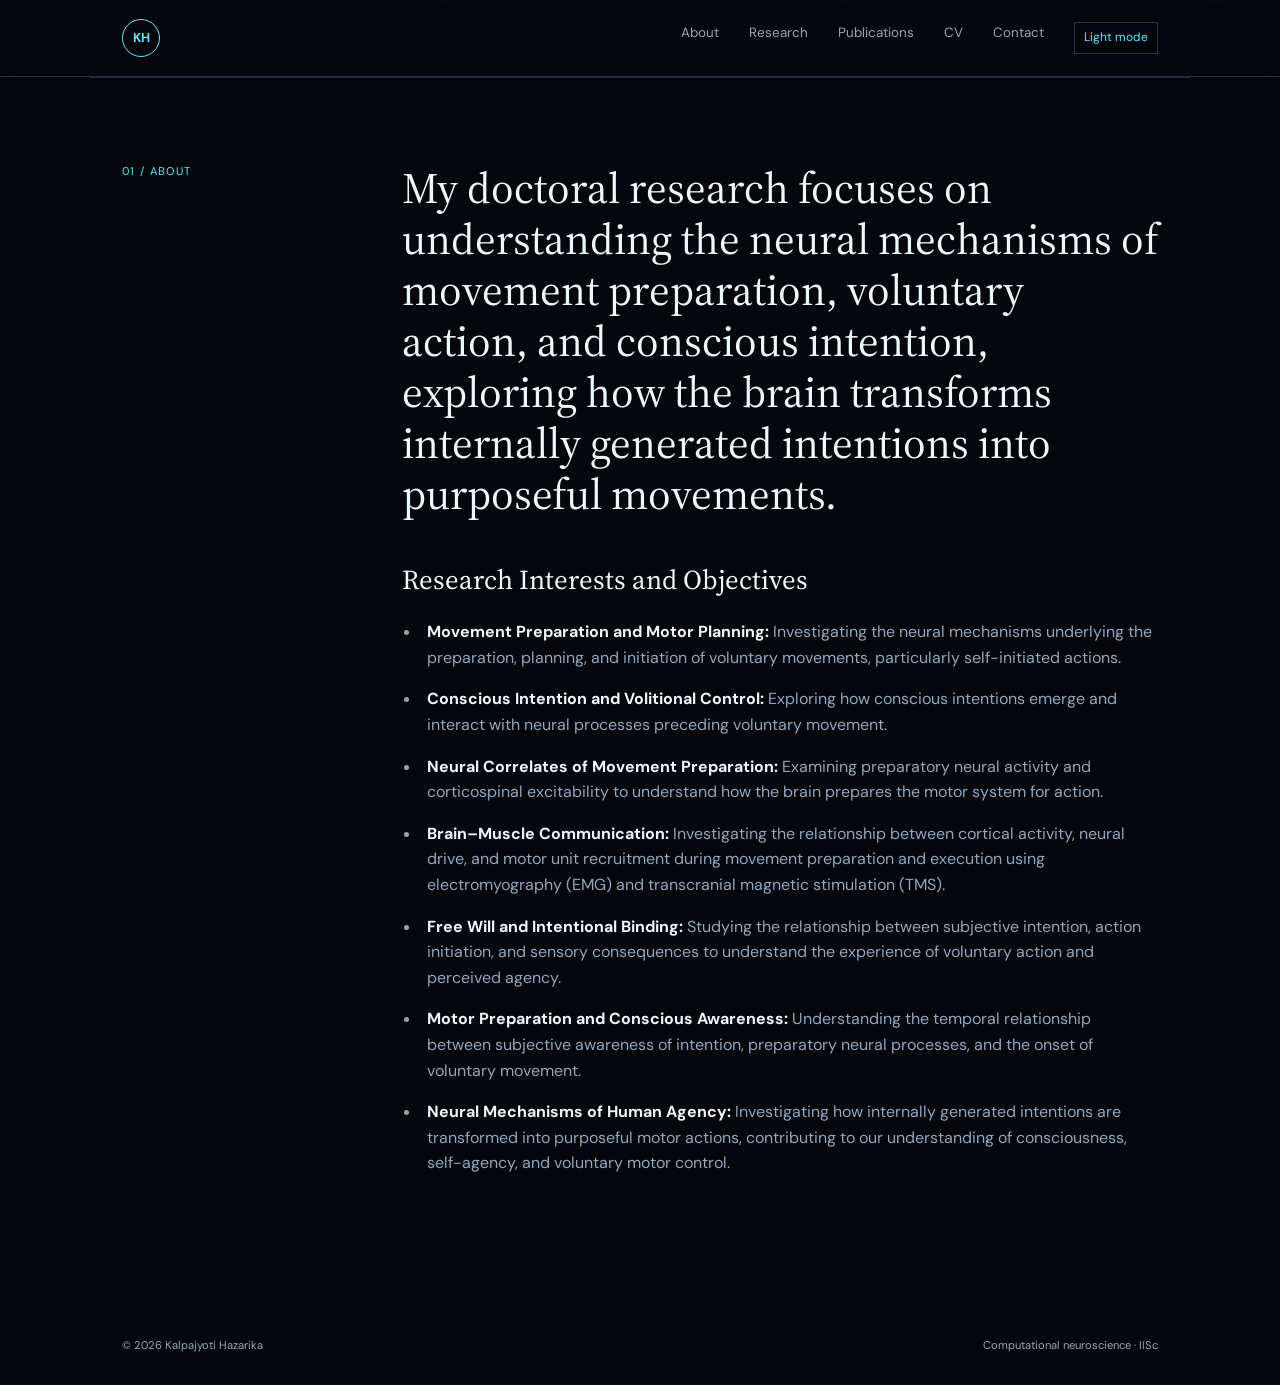
==== about.html @ a8dbde23 "Split site into section pages Co-authored-by: Copilot <223556219+Copilot@users.noreply.github.com>" ====
<!doctype html>
<html lang="en">
<head>
  <meta charset="utf-8">
  <meta name="viewport" content="width=device-width, initial-scale=1">
  <meta name="description" content="Doctoral research and interests of Kalpajyoti Hazarika.">
  <title>About | Kalpajyoti Hazarika</title>
  <link rel="preconnect" href="https://fonts.googleapis.com">
  <link rel="preconnect" href="https://fonts.gstatic.com" crossorigin>
  <link href="https://fonts.googleapis.com/css2?family=DM+Sans:wght@400;500;600;700&family=Source+Serif+4:opsz,wght@8..60,400;8..60,500;8..60,600&display=swap" rel="stylesheet">
  <link rel="stylesheet" href="styles.css">
</head>
<body>
  <div class="walking-background" aria-hidden="true"><img class="walking-skeleton" src="skeleton-brain.png" alt=""></div>
  <div class="brain-rain" aria-hidden="true"></div>
  <header class="site-header">
    <nav class="nav container" aria-label="Main navigation">
      <a class="brand" href="index.html">KH</a>
      <button class="menu-toggle" aria-label="Toggle navigation" aria-expanded="false">Menu</button>
      <div class="nav-links">
        <a href="about.html">About</a>
        <a href="research.html">Research</a>
        <a href="publications.html">Publications</a>
        <a href="cv.html">CV</a>
        <a href="contact.html">Contact</a>
        <button class="theme-toggle" type="button" aria-label="Switch to light mode">Light mode</button>
      </div>
    </nav>
  </header>
  <main><section id="about" class="section container split-section">
      <p class="section-number">01 / ABOUT</p>
      <div>
        <p class="lead">My doctoral research focuses on understanding the neural mechanisms of movement preparation, voluntary action, and conscious intention, exploring how the brain transforms internally generated intentions into purposeful movements.</p>
        <div class="research-interests">
          <h2>Research Interests and Objectives</h2>
          <ul>
            <li><strong>Movement Preparation and Motor Planning:</strong> Investigating the neural mechanisms underlying the preparation, planning, and initiation of voluntary movements, particularly self-initiated actions.</li>
            <li><strong>Conscious Intention and Volitional Control:</strong> Exploring how conscious intentions emerge and interact with neural processes preceding voluntary movement.</li>
            <li><strong>Neural Correlates of Movement Preparation:</strong> Examining preparatory neural activity and corticospinal excitability to understand how the brain prepares the motor system for action.</li>
            <li><strong>Brain–Muscle Communication:</strong> Investigating the relationship between cortical activity, neural drive, and motor unit recruitment during movement preparation and execution using electromyography (EMG) and transcranial magnetic stimulation (TMS).</li>
            <li><strong>Free Will and Intentional Binding:</strong> Studying the relationship between subjective intention, action initiation, and sensory consequences to understand the experience of voluntary action and perceived agency.</li>
            <li><strong>Motor Preparation and Conscious Awareness:</strong> Understanding the temporal relationship between subjective awareness of intention, preparatory neural processes, and the onset of voluntary movement.</li>
            <li><strong>Neural Mechanisms of Human Agency:</strong> Investigating how internally generated intentions are transformed into purposeful motor actions, contributing to our understanding of consciousness, self-agency, and voluntary motor control.</li>
          </ul>
        </div>
      </div>
    </section></main>
  <footer class="footer container"><span>© 2026 Kalpajyoti Hazarika</span><span>Computational neuroscience · IISc</span></footer>
  <script src="site.js"></script>
</body>
</html>
---- styles.css ----
:root { color-scheme:dark; --bg:#05070d; --surface:#0d1424; --text:#edf7ff; --muted:#91a7bd; --accent:#61e7ff; --line:#20334c; --serif:'Source Serif 4', Georgia, serif; --sans:'DM Sans', Arial, sans-serif; }
[data-theme="light"], .theme-light { color-scheme:light; --bg:#f4f7f5; --surface:#e5efeb; --text:#18302c; --muted:#60736e; --accent:#158f86; --line:#cbd9d4; }
* { box-sizing:border-box; } html { scroll-behavior:smooth; } body { margin:0; background:var(--bg); color:var(--text); font-family:var(--sans); line-height:1.6; overflow-x:hidden; } a { color:inherit; text-decoration:none; } .container { max-width:1100px; margin:0 auto; padding-left:32px; padding-right:32px; }
.walking-background { height:100vh; left:0; opacity:.28; overflow:hidden; pointer-events:none; position:fixed; top:0; width:100%; z-index:0; }.walking-skeleton { animation:walk-cycle 18s linear infinite; bottom:9vh; filter:drop-shadow(0 0 18px rgba(97,231,255,.35)); height:220px; left:-240px; object-fit:contain; position:absolute; width:220px; }.brain-rain { height:100vh; inset:0; overflow:hidden; pointer-events:none; position:fixed; z-index:0; }.falling-brain { animation:fall var(--duration) linear var(--delay) infinite; color:#ff6bd6; filter:drop-shadow(0 0 8px rgba(255,107,214,.65)); font-size:var(--size); left:var(--x); position:absolute; top:-2rem; }
.site-header, main, .footer { position:relative; z-index:1; } .site-header { background:color-mix(in srgb, var(--bg) 88%, transparent); box-shadow:0 10px 40px rgba(0,0,0,.3); }
@keyframes walk-cycle { 0% { left:-240px; bottom:9vh; transform:translateY(0) rotate(-4deg) scaleX(.96); } 8% { transform:translateY(-13px) rotate(4deg) scaleX(1); } 16% { transform:translateY(0) rotate(-4deg) scaleX(.96); } 24% { left:14vw; bottom:25vh; transform:translateY(-13px) rotate(4deg) scaleX(1); } 32% { transform:translateY(0) rotate(-4deg) scaleX(.96); } 40% { left:32vw; bottom:12vh; transform:translateY(-13px) rotate(4deg) scaleX(1); } 48% { transform:translateY(0) rotate(-4deg) scaleX(.96); } 56% { left:51vw; bottom:32vh; transform:translateY(-13px) rotate(4deg) scaleX(1); } 64% { transform:translateY(0) rotate(-4deg) scaleX(.96); } 72% { left:69vw; bottom:16vh; transform:translateY(-13px) rotate(4deg) scaleX(1); } 80% { transform:translateY(0) rotate(-4deg) scaleX(.96); } 90% { left:87vw; bottom:27vh; transform:translateY(-13px) rotate(4deg) scaleX(1); } 100% { left:calc(100vw + 20px); bottom:9vh; transform:translateY(0) rotate(-4deg) scaleX(.96); } } @keyframes fall { from { opacity:0; transform:translate3d(0,-5vh,0) rotate(0deg); } 10% { opacity:.8; } to { opacity:.15; transform:translate3d(-8vw,110vh,0) rotate(360deg); } } @media (prefers-reduced-motion:reduce) { .walking-skeleton,.falling-brain { animation:none; } .walking-skeleton { left:calc(50% - 110px); } .falling-brain { display:none; } }
.site-header { border-bottom:1px solid var(--line); position:sticky; top:0; z-index:10; background:color-mix(in srgb, var(--bg) 92%, transparent); backdrop-filter:blur(12px); }.nav { align-items:center; display:flex; height:76px; justify-content:space-between; }.brand { align-items:center; border:1px solid var(--accent); border-radius:50%; color:var(--accent); display:flex; font-size:.8rem; font-weight:700; height:38px; justify-content:center; width:38px; }.nav-links { display:flex; gap:30px; }.nav-links a { color:var(--muted); font-size:.84rem; }.nav-links a:hover,.text-link:hover,.contact-links a:hover { color:var(--accent); }.menu-toggle,.theme-toggle { background:none; border:0; color:var(--text); font:inherit; }.menu-toggle { display:none; }.theme-toggle { border:1px solid var(--line); color:var(--accent); cursor:pointer; font-size:.75rem; padding:5px 9px; }
.hero { align-items:center; display:grid; gap:80px; grid-template-columns:1.35fr .65fr; min-height:650px; padding-bottom:110px; padding-top:110px; }.kicker,.section-number,.section-note,.photo-caption,.publication-year { color:var(--accent); font-size:.7rem; letter-spacing:.12em; text-transform:uppercase; }.kicker { margin:0 0 28px; }.hero h1 { font-family:var(--serif); font-size:clamp(3.2rem,7vw,6.2rem); font-weight:400; letter-spacing:-.07em; line-height:.95; margin:0 0 38px; }.hero h1 em,.contact h2 em { color:var(--accent); font-style:italic; }.intro-copy,.intro-quote,.intro-signoff { max-width:570px; }.intro-copy,.intro-signoff { color:var(--muted); }.intro-copy { font-size:1rem; margin:0 0 20px; }.intro-quote { border-left:2px solid var(--accent); color:var(--text); font-family:var(--serif); font-size:1.05rem; font-style:italic; line-height:1.45; margin:0 0 20px; padding-left:16px; }.intro-signoff { font-size:.95rem; margin:0 0 30px; }.text-link { border-bottom:1px solid var(--accent); color:var(--accent); display:inline-block; font-size:.82rem; padding-bottom:3px; }.text-link span,.button span,.contact-links span { margin-left:6px; }.hero-photo-wrap { justify-self:end; max-width:300px; }.hero-photo { aspect-ratio:1; border-radius:50%; display:block; object-fit:cover; padding:9px; border:1px solid var(--accent); width:100%; }.photo-caption { color:var(--muted); line-height:1.6; margin:17px 0 0; text-align:center; }
.section { border-top:1px solid var(--line); padding-bottom:115px; padding-top:85px; }.split-section { display:grid; gap:100px; grid-template-columns:180px 1fr; }.section-number { margin:0; }.lead { font-family:var(--serif); font-size:clamp(1.7rem,3.4vw,2.7rem); line-height:1.18; margin:0; max-width:780px; }.research-interests { color:var(--muted); font-size:1rem; margin-top:38px; max-width:780px; }.research-interests h2 { color:var(--text); font-family:var(--serif); font-size:1.7rem; font-weight:400; margin:0 0 18px; }.research-interests ul { margin:0; padding-left:1.2rem; }.research-interests li { margin:0 0 16px; padding-left:6px; }.research-interests strong { color:var(--text); }.section-heading { align-items:baseline; display:flex; justify-content:space-between; margin-bottom:45px; }.section-note { color:var(--muted); }.research-grid { display:grid; gap:18px; grid-template-columns:repeat(3,1fr); }.research-card { background:var(--surface); min-height:270px; padding:28px; transition:transform .2s ease; }.research-card:hover { transform:translateY(-5px); }.research-card span { color:var(--accent); font-size:.75rem; }.research-card h2 { font-family:var(--serif); font-size:2rem; font-weight:400; line-height:1.05; margin:70px 0 15px; }.research-card p { color:var(--muted); font-size:.9rem; margin:0; }.publication { border-bottom:1px solid var(--line); display:grid; gap:45px; grid-template-columns:100px 1fr; padding:0 0 30px; }.publication h2,.timeline h2 { font-family:var(--serif); font-size:1.7rem; font-weight:400; line-height:1.15; margin:0 0 8px; }.publication p:not(.publication-year),.timeline p { color:var(--muted); margin:0 0 18px; }.button { border:1px solid var(--accent); color:var(--accent); font-size:.8rem; padding:11px 16px; }.timeline { border-left:1px solid var(--accent); margin-left:90px; }.timeline-item { display:grid; gap:40px; grid-template-columns:100px 1fr; padding:0 0 42px 28px; position:relative; }.timeline-item:before { background:var(--accent); border-radius:50%; content:''; height:9px; left:-5px; position:absolute; top:8px; width:9px; }.timeline-item > p { color:var(--accent); font-size:.75rem; letter-spacing:.08em; text-transform:uppercase; }.contact { background:transparent !important; background-color:transparent !important; padding-bottom:95px; padding-top:75px; }.contact-content { align-items:end; display:flex; justify-content:space-between; margin-top:75px; }.contact h2 { font-family:var(--serif); font-size:clamp(2.8rem,6vw,5.8rem); font-weight:400; letter-spacing:-.06em; line-height:.95; margin:0; }.contact-links { display:grid; gap:13px; }.contact-links a { border-bottom:1px solid var(--line); color:var(--accent); font-size:.82rem; min-width:190px; padding-bottom:6px; }.footer { color:var(--muted); display:flex; font-size:.7rem; justify-content:space-between; padding-bottom:30px; padding-top:30px; }
@media (max-width:700px) { .container { padding-left:22px; padding-right:22px; }.nav { height:65px; }.menu-toggle { display:block; font-size:.8rem; }.nav-links { background:var(--bg); border-bottom:1px solid var(--line); display:none; flex-direction:column; gap:0; left:0; padding:12px 22px 18px; position:absolute; right:0; top:65px; }.nav-links.open { display:flex; }.nav-links a { padding:9px 0; }.hero { display:flex; flex-direction:column; gap:55px; min-height:auto; padding-bottom:85px; padding-top:75px; }.hero-photo-wrap { align-self:center; max-width:235px; }.split-section { display:block; }.section-number { margin-bottom:30px; }.section { padding-bottom:75px; padding-top:60px; }.research-grid { grid-template-columns:1fr; }.research-card { min-height:210px; }.research-card h2 { margin-top:45px; }.section-heading { align-items:flex-start; flex-direction:column; gap:20px; }.publication { gap:20px; grid-template-columns:65px 1fr; }.timeline { margin-left:0; }.timeline-item { gap:18px; grid-template-columns:70px 1fr; padding-left:20px; }.contact { padding-bottom:70px; padding-top:60px; }.contact-content { align-items:flex-start; flex-direction:column; gap:55px; margin-top:55px; }.footer { flex-direction:column; gap:8px; } }
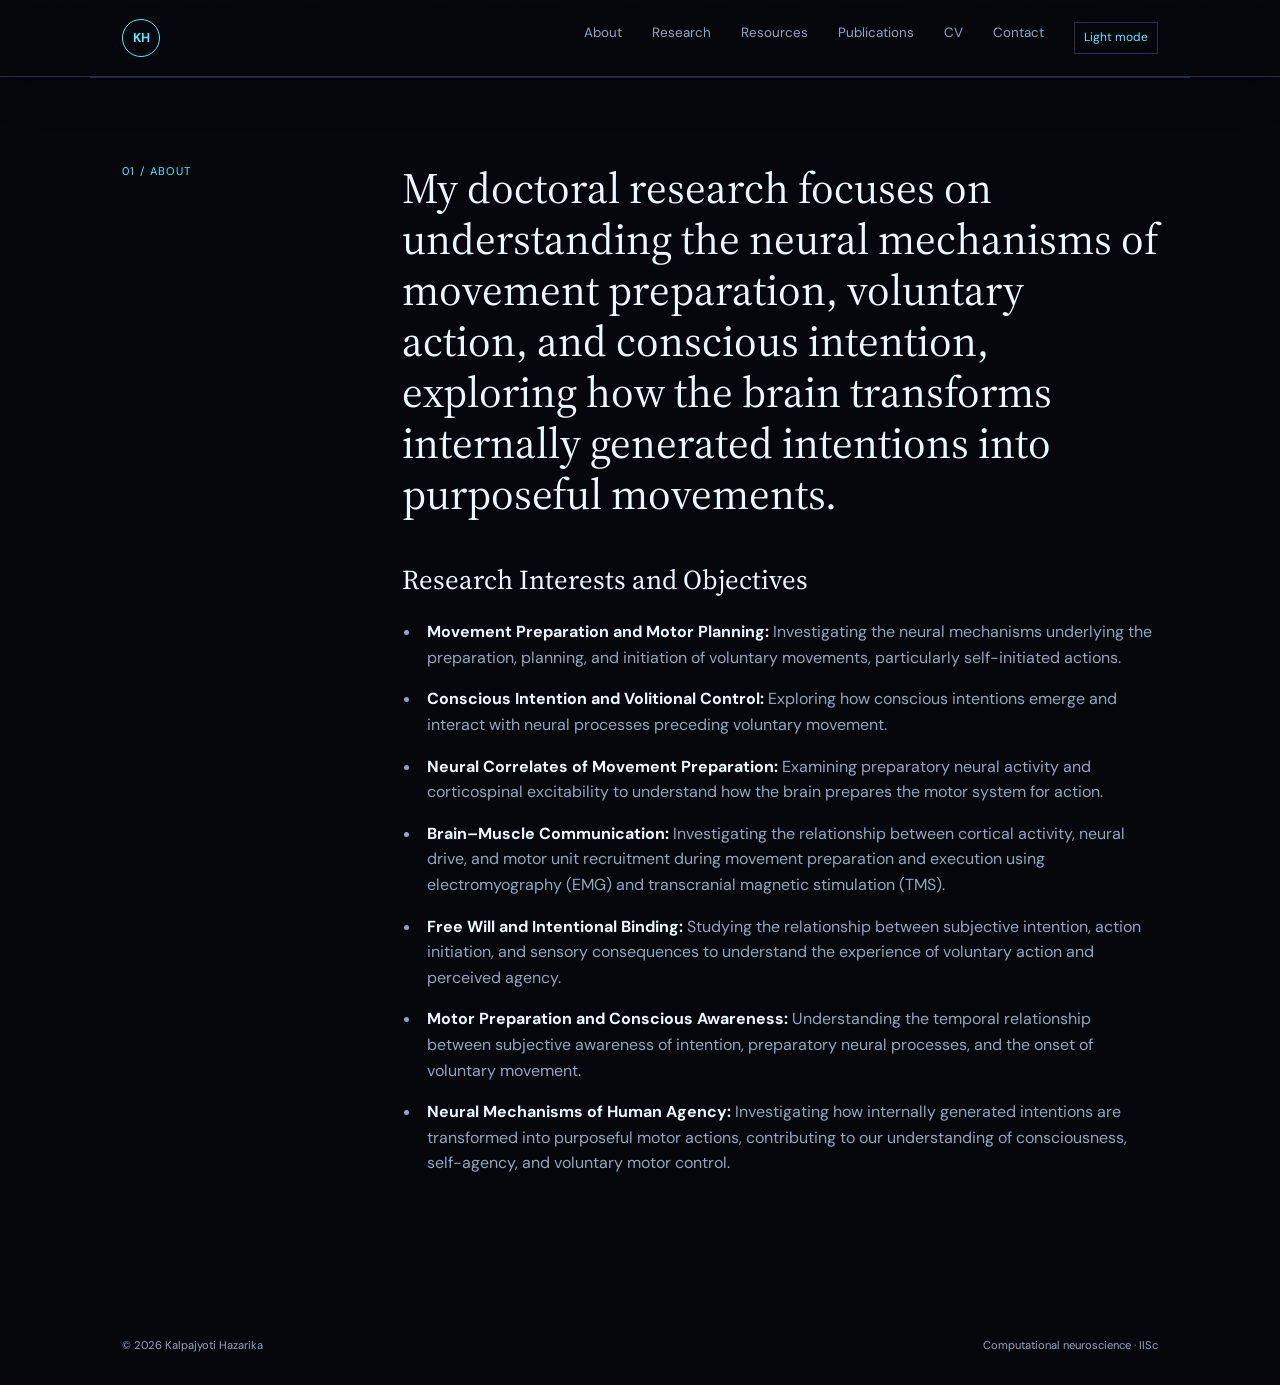
==== commit 937a334b: "Add resources navigation link Co-authored-by: Copilot <223556219+Copilot@users.noreply.github.com>" ====
--- a/about.html
+++ b/about.html
@@ -20,6 +20,7 @@
       <div class="nav-links">
         <a href="about.html">About</a>
         <a href="research.html">Research</a>
+        <a href="research.html#resources">Resources</a>
         <a href="publications.html">Publications</a>
         <a href="cv.html">CV</a>
         <a href="contact.html">Contact</a>
--- a/styles.css
+++ b/styles.css
@@ -8,3 +8,4 @@
 .hero { align-items:center; display:grid; gap:80px; grid-template-columns:1.35fr .65fr; min-height:650px; padding-bottom:110px; padding-top:110px; }.kicker,.section-number,.section-note,.photo-caption,.publication-year { color:var(--accent); font-size:.7rem; letter-spacing:.12em; text-transform:uppercase; }.kicker { margin:0 0 28px; }.hero h1 { font-family:var(--serif); font-size:clamp(3.2rem,7vw,6.2rem); font-weight:400; letter-spacing:-.07em; line-height:.95; margin:0 0 38px; }.hero h1 em,.contact h2 em { color:var(--accent); font-style:italic; }.intro-copy,.intro-quote,.intro-signoff { max-width:570px; }.intro-copy,.intro-signoff { color:var(--muted); }.intro-copy { font-size:1rem; margin:0 0 20px; }.intro-quote { border-left:2px solid var(--accent); color:var(--text); font-family:var(--serif); font-size:1.05rem; font-style:italic; line-height:1.45; margin:0 0 20px; padding-left:16px; }.intro-signoff { font-size:.95rem; margin:0 0 30px; }.text-link { border-bottom:1px solid var(--accent); color:var(--accent); display:inline-block; font-size:.82rem; padding-bottom:3px; }.text-link span,.button span,.contact-links span { margin-left:6px; }.hero-photo-wrap { justify-self:end; max-width:300px; }.hero-photo { aspect-ratio:1; border-radius:50%; display:block; object-fit:cover; padding:9px; border:1px solid var(--accent); width:100%; }.photo-caption { color:var(--muted); line-height:1.6; margin:17px 0 0; text-align:center; }
 .section { border-top:1px solid var(--line); padding-bottom:115px; padding-top:85px; }.split-section { display:grid; gap:100px; grid-template-columns:180px 1fr; }.section-number { margin:0; }.lead { font-family:var(--serif); font-size:clamp(1.7rem,3.4vw,2.7rem); line-height:1.18; margin:0; max-width:780px; }.research-interests { color:var(--muted); font-size:1rem; margin-top:38px; max-width:780px; }.research-interests h2 { color:var(--text); font-family:var(--serif); font-size:1.7rem; font-weight:400; margin:0 0 18px; }.research-interests ul { margin:0; padding-left:1.2rem; }.research-interests li { margin:0 0 16px; padding-left:6px; }.research-interests strong { color:var(--text); }.section-heading { align-items:baseline; display:flex; justify-content:space-between; margin-bottom:45px; }.section-note { color:var(--muted); }.research-grid { display:grid; gap:18px; grid-template-columns:repeat(3,1fr); }.research-card { background:var(--surface); min-height:270px; padding:28px; transition:transform .2s ease; }.research-card:hover { transform:translateY(-5px); }.research-card span { color:var(--accent); font-size:.75rem; }.research-card h2 { font-family:var(--serif); font-size:2rem; font-weight:400; line-height:1.05; margin:70px 0 15px; }.research-card p { color:var(--muted); font-size:.9rem; margin:0; }.publication { border-bottom:1px solid var(--line); display:grid; gap:45px; grid-template-columns:100px 1fr; padding:0 0 30px; }.publication h2,.timeline h2 { font-family:var(--serif); font-size:1.7rem; font-weight:400; line-height:1.15; margin:0 0 8px; }.publication p:not(.publication-year),.timeline p { color:var(--muted); margin:0 0 18px; }.button { border:1px solid var(--accent); color:var(--accent); font-size:.8rem; padding:11px 16px; }.timeline { border-left:1px solid var(--accent); margin-left:90px; }.timeline-item { display:grid; gap:40px; grid-template-columns:100px 1fr; padding:0 0 42px 28px; position:relative; }.timeline-item:before { background:var(--accent); border-radius:50%; content:''; height:9px; left:-5px; position:absolute; top:8px; width:9px; }.timeline-item > p { color:var(--accent); font-size:.75rem; letter-spacing:.08em; text-transform:uppercase; }.contact { background:transparent !important; background-color:transparent !important; padding-bottom:95px; padding-top:75px; }.contact-content { align-items:end; display:flex; justify-content:space-between; margin-top:75px; }.contact h2 { font-family:var(--serif); font-size:clamp(2.8rem,6vw,5.8rem); font-weight:400; letter-spacing:-.06em; line-height:.95; margin:0; }.contact-links { display:grid; gap:13px; }.contact-links a { border-bottom:1px solid var(--line); color:var(--accent); font-size:.82rem; min-width:190px; padding-bottom:6px; }.footer { color:var(--muted); display:flex; font-size:.7rem; justify-content:space-between; padding-bottom:30px; padding-top:30px; }
 @media (max-width:700px) { .container { padding-left:22px; padding-right:22px; }.nav { height:65px; }.menu-toggle { display:block; font-size:.8rem; }.nav-links { background:var(--bg); border-bottom:1px solid var(--line); display:none; flex-direction:column; gap:0; left:0; padding:12px 22px 18px; position:absolute; right:0; top:65px; }.nav-links.open { display:flex; }.nav-links a { padding:9px 0; }.hero { display:flex; flex-direction:column; gap:55px; min-height:auto; padding-bottom:85px; padding-top:75px; }.hero-photo-wrap { align-self:center; max-width:235px; }.split-section { display:block; }.section-number { margin-bottom:30px; }.section { padding-bottom:75px; padding-top:60px; }.research-grid { grid-template-columns:1fr; }.research-card { min-height:210px; }.research-card h2 { margin-top:45px; }.section-heading { align-items:flex-start; flex-direction:column; gap:20px; }.publication { gap:20px; grid-template-columns:65px 1fr; }.timeline { margin-left:0; }.timeline-item { gap:18px; grid-template-columns:70px 1fr; padding-left:20px; }.contact { padding-bottom:70px; padding-top:60px; }.contact-content { align-items:flex-start; flex-direction:column; gap:55px; margin-top:55px; }.footer { flex-direction:column; gap:8px; } }
+.resource-heading { margin-bottom:42px; max-width:780px; }.resource-heading h1 { font-family:var(--serif); font-size:clamp(2.8rem,6vw,5.5rem); font-weight:400; letter-spacing:-.06em; line-height:.95; margin:20px 0; }.resource-heading > p:last-child { color:var(--muted); font-size:1.05rem; max-width:650px; }.research-spotlight { border:1px solid var(--accent); margin:0 0 42px; padding:26px 30px; }.research-spotlight h2 { font-family:var(--serif); font-size:2rem; font-weight:400; margin:10px 0 8px; }.research-spotlight p:last-child { color:var(--muted); margin:0; }.resource-tools { margin-bottom:30px; }.resource-search { display:block; margin-bottom:18px; }.resource-search input { background:color-mix(in srgb, var(--surface) 80%, transparent); border:1px solid var(--line); border-radius:0; color:var(--text); font:inherit; padding:14px 16px; width:100%; }.resource-search input:focus { border-color:var(--accent); outline:2px solid color-mix(in srgb, var(--accent) 35%, transparent); outline-offset:2px; }.resource-filters { display:flex; flex-wrap:wrap; gap:8px; }.resource-filter { background:transparent; border:1px solid var(--line); color:var(--muted); cursor:pointer; font:inherit; font-size:.78rem; padding:9px 12px; }.resource-filter:hover,.resource-filter.is-active { border-color:var(--accent); color:var(--accent); }.resource-grid { display:grid; gap:16px; grid-template-columns:repeat(3,1fr); }.resource-card { background:color-mix(in srgb, var(--surface) 86%, transparent); border:1px solid var(--line); display:flex; flex-direction:column; min-height:245px; padding:24px; transition:border-color .2s ease, transform .2s ease; }.resource-card:hover { border-color:var(--accent); transform:translateY(-4px); }.resource-card h2 { font-family:var(--serif); font-size:1.55rem; font-weight:400; line-height:1.08; margin:12px 0 14px; }.resource-card > p:not(.resource-category) { color:var(--muted); font-size:.9rem; margin:0 0 20px; }.resource-category { color:var(--accent); font-size:.65rem; letter-spacing:.1em; margin:0; text-transform:uppercase; }.resource-link { border-bottom:1px solid var(--accent); color:var(--accent); font-size:.78rem; margin-top:auto; padding-bottom:4px; width:max-content; }.resource-link span { margin-left:5px; }.resource-empty { color:var(--muted); padding:30px 0; }.sr-only { height:1px; margin:-1px; overflow:hidden; position:absolute; width:1px; clip:rect(0,0,0,0); }
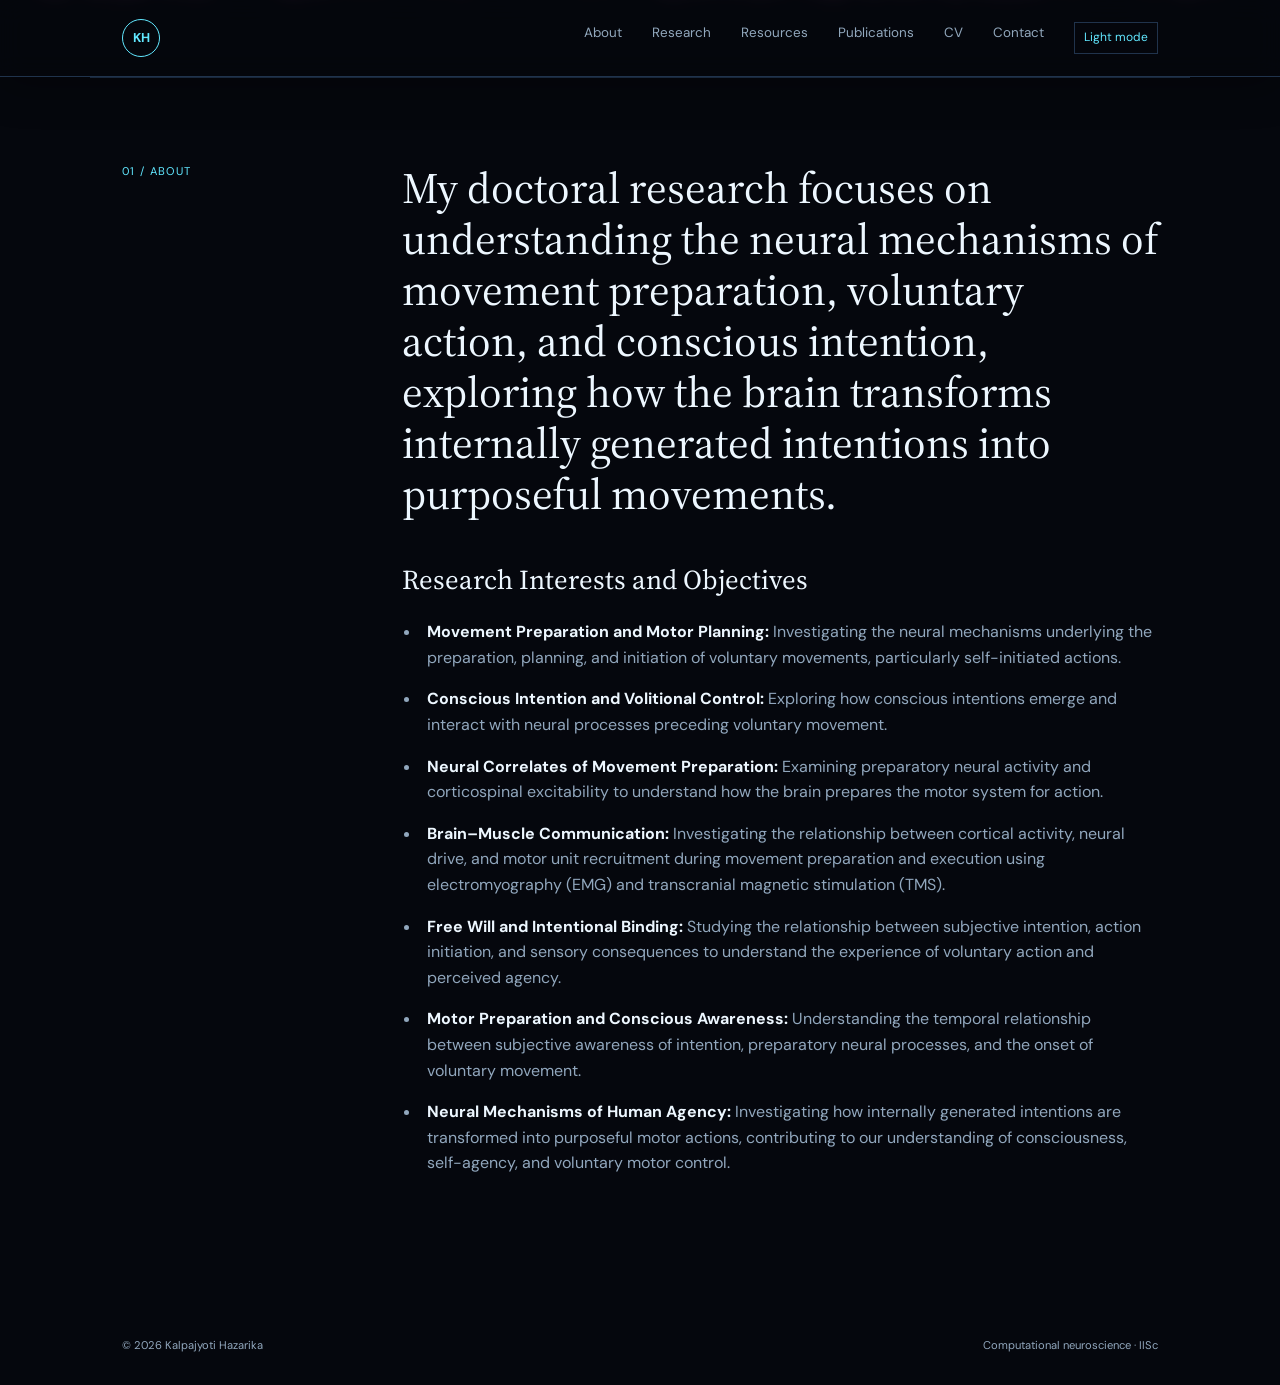
==== commit 728ef4c1: "Add leading flying skeleton animation Co-authored-by: Copilot <223556219+Copilot@users.noreply.githu" ====
--- a/about.html
+++ b/about.html
@@ -11,7 +11,7 @@
   <link rel="stylesheet" href="styles.css">
 </head>
 <body>
-  <div class="walking-background" aria-hidden="true"><img class="walking-skeleton" src="skeleton-brain.png" alt=""></div>
+  <div class="walking-background" aria-hidden="true"><img class="flying-skeleton" src="flying-skeleton.png" alt=""><img class="walking-skeleton" src="skeleton-brain.png" alt=""></div>
   <div class="brain-rain" aria-hidden="true"></div>
   <header class="site-header">
     <nav class="nav container" aria-label="Main navigation">
--- a/styles.css
+++ b/styles.css
@@ -1,11 +1,11 @@
 :root { color-scheme:dark; --bg:#05070d; --surface:#0d1424; --text:#edf7ff; --muted:#91a7bd; --accent:#61e7ff; --line:#20334c; --serif:'Source Serif 4', Georgia, serif; --sans:'DM Sans', Arial, sans-serif; }
 [data-theme="light"], .theme-light { color-scheme:light; --bg:#f4f7f5; --surface:#e5efeb; --text:#18302c; --muted:#60736e; --accent:#158f86; --line:#cbd9d4; }
 * { box-sizing:border-box; } html { scroll-behavior:smooth; } body { margin:0; background:var(--bg); color:var(--text); font-family:var(--sans); line-height:1.6; overflow-x:hidden; } a { color:inherit; text-decoration:none; } .container { max-width:1100px; margin:0 auto; padding-left:32px; padding-right:32px; }
-.walking-background { height:100vh; left:0; opacity:.28; overflow:hidden; pointer-events:none; position:fixed; top:0; width:100%; z-index:0; }.walking-skeleton { animation:walk-cycle 18s linear infinite; bottom:9vh; filter:drop-shadow(0 0 18px rgba(97,231,255,.35)); height:220px; left:-240px; object-fit:contain; position:absolute; width:220px; }.brain-rain { height:100vh; inset:0; overflow:hidden; pointer-events:none; position:fixed; z-index:0; }.falling-brain { animation:fall var(--duration) linear var(--delay) infinite; color:#ff6bd6; filter:drop-shadow(0 0 8px rgba(255,107,214,.65)); font-size:var(--size); left:var(--x); position:absolute; top:-2rem; }
+.walking-background { height:100vh; left:0; opacity:.28; overflow:hidden; pointer-events:none; position:fixed; top:0; width:100%; z-index:0; }.walking-skeleton,.flying-skeleton { animation:walk-cycle 18s linear infinite; bottom:9vh; filter:drop-shadow(0 0 18px rgba(97,231,255,.35)); height:220px; left:-240px; object-fit:contain; position:absolute; width:220px; }.flying-skeleton { animation-delay:-4s; filter:drop-shadow(0 0 20px rgba(255,190,120,.45)); height:260px; left:-280px; opacity:.75; width:260px; }.brain-rain { height:100vh; inset:0; overflow:hidden; pointer-events:none; position:fixed; z-index:0; }.falling-brain { animation:fall var(--duration) linear var(--delay) infinite; color:#ff6bd6; filter:drop-shadow(0 0 8px rgba(255,107,214,.65)); font-size:var(--size); left:var(--x); position:absolute; top:-2rem; }
 .site-header, main, .footer { position:relative; z-index:1; } .site-header { background:color-mix(in srgb, var(--bg) 88%, transparent); box-shadow:0 10px 40px rgba(0,0,0,.3); }
 @keyframes walk-cycle { 0% { left:-240px; bottom:9vh; transform:translateY(0) rotate(-4deg) scaleX(.96); } 8% { transform:translateY(-13px) rotate(4deg) scaleX(1); } 16% { transform:translateY(0) rotate(-4deg) scaleX(.96); } 24% { left:14vw; bottom:25vh; transform:translateY(-13px) rotate(4deg) scaleX(1); } 32% { transform:translateY(0) rotate(-4deg) scaleX(.96); } 40% { left:32vw; bottom:12vh; transform:translateY(-13px) rotate(4deg) scaleX(1); } 48% { transform:translateY(0) rotate(-4deg) scaleX(.96); } 56% { left:51vw; bottom:32vh; transform:translateY(-13px) rotate(4deg) scaleX(1); } 64% { transform:translateY(0) rotate(-4deg) scaleX(.96); } 72% { left:69vw; bottom:16vh; transform:translateY(-13px) rotate(4deg) scaleX(1); } 80% { transform:translateY(0) rotate(-4deg) scaleX(.96); } 90% { left:87vw; bottom:27vh; transform:translateY(-13px) rotate(4deg) scaleX(1); } 100% { left:calc(100vw + 20px); bottom:9vh; transform:translateY(0) rotate(-4deg) scaleX(.96); } } @keyframes fall { from { opacity:0; transform:translate3d(0,-5vh,0) rotate(0deg); } 10% { opacity:.8; } to { opacity:.15; transform:translate3d(-8vw,110vh,0) rotate(360deg); } } @media (prefers-reduced-motion:reduce) { .walking-skeleton,.falling-brain { animation:none; } .walking-skeleton { left:calc(50% - 110px); } .falling-brain { display:none; } }
 .site-header { border-bottom:1px solid var(--line); position:sticky; top:0; z-index:10; background:color-mix(in srgb, var(--bg) 92%, transparent); backdrop-filter:blur(12px); }.nav { align-items:center; display:flex; height:76px; justify-content:space-between; }.brand { align-items:center; border:1px solid var(--accent); border-radius:50%; color:var(--accent); display:flex; font-size:.8rem; font-weight:700; height:38px; justify-content:center; width:38px; }.nav-links { display:flex; gap:30px; }.nav-links a { color:var(--muted); font-size:.84rem; }.nav-links a:hover,.text-link:hover,.contact-links a:hover { color:var(--accent); }.menu-toggle,.theme-toggle { background:none; border:0; color:var(--text); font:inherit; }.menu-toggle { display:none; }.theme-toggle { border:1px solid var(--line); color:var(--accent); cursor:pointer; font-size:.75rem; padding:5px 9px; }
 .hero { align-items:center; display:grid; gap:80px; grid-template-columns:1.35fr .65fr; min-height:650px; padding-bottom:110px; padding-top:110px; }.kicker,.section-number,.section-note,.photo-caption,.publication-year { color:var(--accent); font-size:.7rem; letter-spacing:.12em; text-transform:uppercase; }.kicker { margin:0 0 28px; }.hero h1 { font-family:var(--serif); font-size:clamp(3.2rem,7vw,6.2rem); font-weight:400; letter-spacing:-.07em; line-height:.95; margin:0 0 38px; }.hero h1 em,.contact h2 em { color:var(--accent); font-style:italic; }.intro-copy,.intro-quote,.intro-signoff { max-width:570px; }.intro-copy,.intro-signoff { color:var(--muted); }.intro-copy { font-size:1rem; margin:0 0 20px; }.intro-quote { border-left:2px solid var(--accent); color:var(--text); font-family:var(--serif); font-size:1.05rem; font-style:italic; line-height:1.45; margin:0 0 20px; padding-left:16px; }.intro-signoff { font-size:.95rem; margin:0 0 30px; }.text-link { border-bottom:1px solid var(--accent); color:var(--accent); display:inline-block; font-size:.82rem; padding-bottom:3px; }.text-link span,.button span,.contact-links span { margin-left:6px; }.hero-photo-wrap { justify-self:end; max-width:300px; }.hero-photo { aspect-ratio:1; border-radius:50%; display:block; object-fit:cover; padding:9px; border:1px solid var(--accent); width:100%; }.photo-caption { color:var(--muted); line-height:1.6; margin:17px 0 0; text-align:center; }
-.section { border-top:1px solid var(--line); padding-bottom:115px; padding-top:85px; }.split-section { display:grid; gap:100px; grid-template-columns:180px 1fr; }.section-number { margin:0; }.lead { font-family:var(--serif); font-size:clamp(1.7rem,3.4vw,2.7rem); line-height:1.18; margin:0; max-width:780px; }.research-interests { color:var(--muted); font-size:1rem; margin-top:38px; max-width:780px; }.research-interests h2 { color:var(--text); font-family:var(--serif); font-size:1.7rem; font-weight:400; margin:0 0 18px; }.research-interests ul { margin:0; padding-left:1.2rem; }.research-interests li { margin:0 0 16px; padding-left:6px; }.research-interests strong { color:var(--text); }.section-heading { align-items:baseline; display:flex; justify-content:space-between; margin-bottom:45px; }.section-note { color:var(--muted); }.research-grid { display:grid; gap:18px; grid-template-columns:repeat(3,1fr); }.research-card { background:var(--surface); min-height:270px; padding:28px; transition:transform .2s ease; }.research-card:hover { transform:translateY(-5px); }.research-card span { color:var(--accent); font-size:.75rem; }.research-card h2 { font-family:var(--serif); font-size:2rem; font-weight:400; line-height:1.05; margin:70px 0 15px; }.research-card p { color:var(--muted); font-size:.9rem; margin:0; }.publication { border-bottom:1px solid var(--line); display:grid; gap:45px; grid-template-columns:100px 1fr; padding:0 0 30px; }.publication h2,.timeline h2 { font-family:var(--serif); font-size:1.7rem; font-weight:400; line-height:1.15; margin:0 0 8px; }.publication p:not(.publication-year),.timeline p { color:var(--muted); margin:0 0 18px; }.button { border:1px solid var(--accent); color:var(--accent); font-size:.8rem; padding:11px 16px; }.timeline { border-left:1px solid var(--accent); margin-left:90px; }.timeline-item { display:grid; gap:40px; grid-template-columns:100px 1fr; padding:0 0 42px 28px; position:relative; }.timeline-item:before { background:var(--accent); border-radius:50%; content:''; height:9px; left:-5px; position:absolute; top:8px; width:9px; }.timeline-item > p { color:var(--accent); font-size:.75rem; letter-spacing:.08em; text-transform:uppercase; }.contact { background:transparent !important; background-color:transparent !important; padding-bottom:95px; padding-top:75px; }.contact-content { align-items:end; display:flex; justify-content:space-between; margin-top:75px; }.contact h2 { font-family:var(--serif); font-size:clamp(2.8rem,6vw,5.8rem); font-weight:400; letter-spacing:-.06em; line-height:.95; margin:0; }.contact-links { display:grid; gap:13px; }.contact-links a { border-bottom:1px solid var(--line); color:var(--accent); font-size:.82rem; min-width:190px; padding-bottom:6px; }.footer { color:var(--muted); display:flex; font-size:.7rem; justify-content:space-between; padding-bottom:30px; padding-top:30px; }
+.section { border-top:1px solid var(--line); padding-bottom:115px; padding-top:85px; }.split-section { display:grid; gap:100px; grid-template-columns:180px 1fr; }.section-number { margin:0; }.lead { font-family:var(--serif); font-size:clamp(1.7rem,3.4vw,2.7rem); line-height:1.18; margin:0; max-width:780px; }.research-interests { color:var(--muted); font-size:1rem; margin-top:38px; max-width:780px; }.research-interests h2 { color:var(--text); font-family:var(--serif); font-size:1.7rem; font-weight:400; margin:0 0 18px; }.research-interests ul { margin:0; padding-left:1.2rem; }.research-interests li { margin:0 0 16px; padding-left:6px; }.research-interests strong { color:var(--text); }.section-heading { align-items:baseline; display:flex; justify-content:space-between; margin-bottom:45px; }.section-note { color:var(--muted); }.research-grid { display:grid; gap:18px; grid-template-columns:repeat(3,1fr); }.research-card { background:rgba(255,190,120,.1); border:1px solid rgba(255,190,120,.4); min-height:270px; padding:28px; transition:border-color .2s ease, transform .2s ease; }.research-card:hover { border-color:rgba(255,190,120,.85); transform:translateY(-5px); }.research-card span { color:#ffc98f; font-size:.75rem; }.research-card h2 { font-family:var(--serif); font-size:2rem; font-weight:400; line-height:1.05; margin:70px 0 15px; }.research-card p { color:var(--muted); font-size:.9rem; margin:0; }.publication { border-bottom:1px solid var(--line); display:grid; gap:45px; grid-template-columns:100px 1fr; padding:0 0 30px; }.publication h2,.timeline h2 { font-family:var(--serif); font-size:1.7rem; font-weight:400; line-height:1.15; margin:0 0 8px; }.publication p:not(.publication-year),.timeline p { color:var(--muted); margin:0 0 18px; }.button { border:1px solid var(--accent); color:var(--accent); font-size:.8rem; padding:11px 16px; }.timeline { border-left:1px solid var(--accent); margin-left:90px; }.timeline-item { display:grid; gap:40px; grid-template-columns:100px 1fr; padding:0 0 42px 28px; position:relative; }.timeline-item:before { background:var(--accent); border-radius:50%; content:''; height:9px; left:-5px; position:absolute; top:8px; width:9px; }.timeline-item > p { color:var(--accent); font-size:.75rem; letter-spacing:.08em; text-transform:uppercase; }.contact { background:transparent !important; background-color:transparent !important; padding-bottom:95px; padding-top:75px; }.contact-content { align-items:end; display:flex; justify-content:space-between; margin-top:75px; }.contact h2 { font-family:var(--serif); font-size:clamp(2.8rem,6vw,5.8rem); font-weight:400; letter-spacing:-.06em; line-height:.95; margin:0; }.contact-links { display:grid; gap:13px; }.contact-links a { border-bottom:1px solid var(--line); color:var(--accent); font-size:.82rem; min-width:190px; padding-bottom:6px; }.footer { color:var(--muted); display:flex; font-size:.7rem; justify-content:space-between; padding-bottom:30px; padding-top:30px; }
 @media (max-width:700px) { .container { padding-left:22px; padding-right:22px; }.nav { height:65px; }.menu-toggle { display:block; font-size:.8rem; }.nav-links { background:var(--bg); border-bottom:1px solid var(--line); display:none; flex-direction:column; gap:0; left:0; padding:12px 22px 18px; position:absolute; right:0; top:65px; }.nav-links.open { display:flex; }.nav-links a { padding:9px 0; }.hero { display:flex; flex-direction:column; gap:55px; min-height:auto; padding-bottom:85px; padding-top:75px; }.hero-photo-wrap { align-self:center; max-width:235px; }.split-section { display:block; }.section-number { margin-bottom:30px; }.section { padding-bottom:75px; padding-top:60px; }.research-grid { grid-template-columns:1fr; }.research-card { min-height:210px; }.research-card h2 { margin-top:45px; }.section-heading { align-items:flex-start; flex-direction:column; gap:20px; }.publication { gap:20px; grid-template-columns:65px 1fr; }.timeline { margin-left:0; }.timeline-item { gap:18px; grid-template-columns:70px 1fr; padding-left:20px; }.contact { padding-bottom:70px; padding-top:60px; }.contact-content { align-items:flex-start; flex-direction:column; gap:55px; margin-top:55px; }.footer { flex-direction:column; gap:8px; } }
 .resource-heading { margin-bottom:42px; max-width:780px; }.resource-heading h1 { font-family:var(--serif); font-size:clamp(2.8rem,6vw,5.5rem); font-weight:400; letter-spacing:-.06em; line-height:.95; margin:20px 0; }.resource-heading > p:last-child { color:var(--muted); font-size:1.05rem; max-width:650px; }.research-spotlight { border:1px solid var(--accent); margin:0 0 42px; padding:26px 30px; }.research-spotlight h2 { font-family:var(--serif); font-size:2rem; font-weight:400; margin:10px 0 8px; }.research-spotlight p:last-child { color:var(--muted); margin:0; }.resource-tools { margin-bottom:30px; }.resource-search { display:block; margin-bottom:18px; }.resource-search input { background:color-mix(in srgb, var(--surface) 80%, transparent); border:1px solid var(--line); border-radius:0; color:var(--text); font:inherit; padding:14px 16px; width:100%; }.resource-search input:focus { border-color:var(--accent); outline:2px solid color-mix(in srgb, var(--accent) 35%, transparent); outline-offset:2px; }.resource-filters { display:flex; flex-wrap:wrap; gap:8px; }.resource-filter { background:transparent; border:1px solid var(--line); color:var(--muted); cursor:pointer; font:inherit; font-size:.78rem; padding:9px 12px; }.resource-filter:hover,.resource-filter.is-active { border-color:var(--accent); color:var(--accent); }.resource-grid { display:grid; gap:16px; grid-template-columns:repeat(3,1fr); }.resource-card { background:color-mix(in srgb, var(--surface) 86%, transparent); border:1px solid var(--line); display:flex; flex-direction:column; min-height:245px; padding:24px; transition:border-color .2s ease, transform .2s ease; }.resource-card:hover { border-color:var(--accent); transform:translateY(-4px); }.resource-card h2 { font-family:var(--serif); font-size:1.55rem; font-weight:400; line-height:1.08; margin:12px 0 14px; }.resource-card > p:not(.resource-category) { color:var(--muted); font-size:.9rem; margin:0 0 20px; }.resource-category { color:var(--accent); font-size:.65rem; letter-spacing:.1em; margin:0; text-transform:uppercase; }.resource-link { border-bottom:1px solid var(--accent); color:var(--accent); font-size:.78rem; margin-top:auto; padding-bottom:4px; width:max-content; }.resource-link span { margin-left:5px; }.resource-empty { color:var(--muted); padding:30px 0; }.sr-only { height:1px; margin:-1px; overflow:hidden; position:absolute; width:1px; clip:rect(0,0,0,0); }
